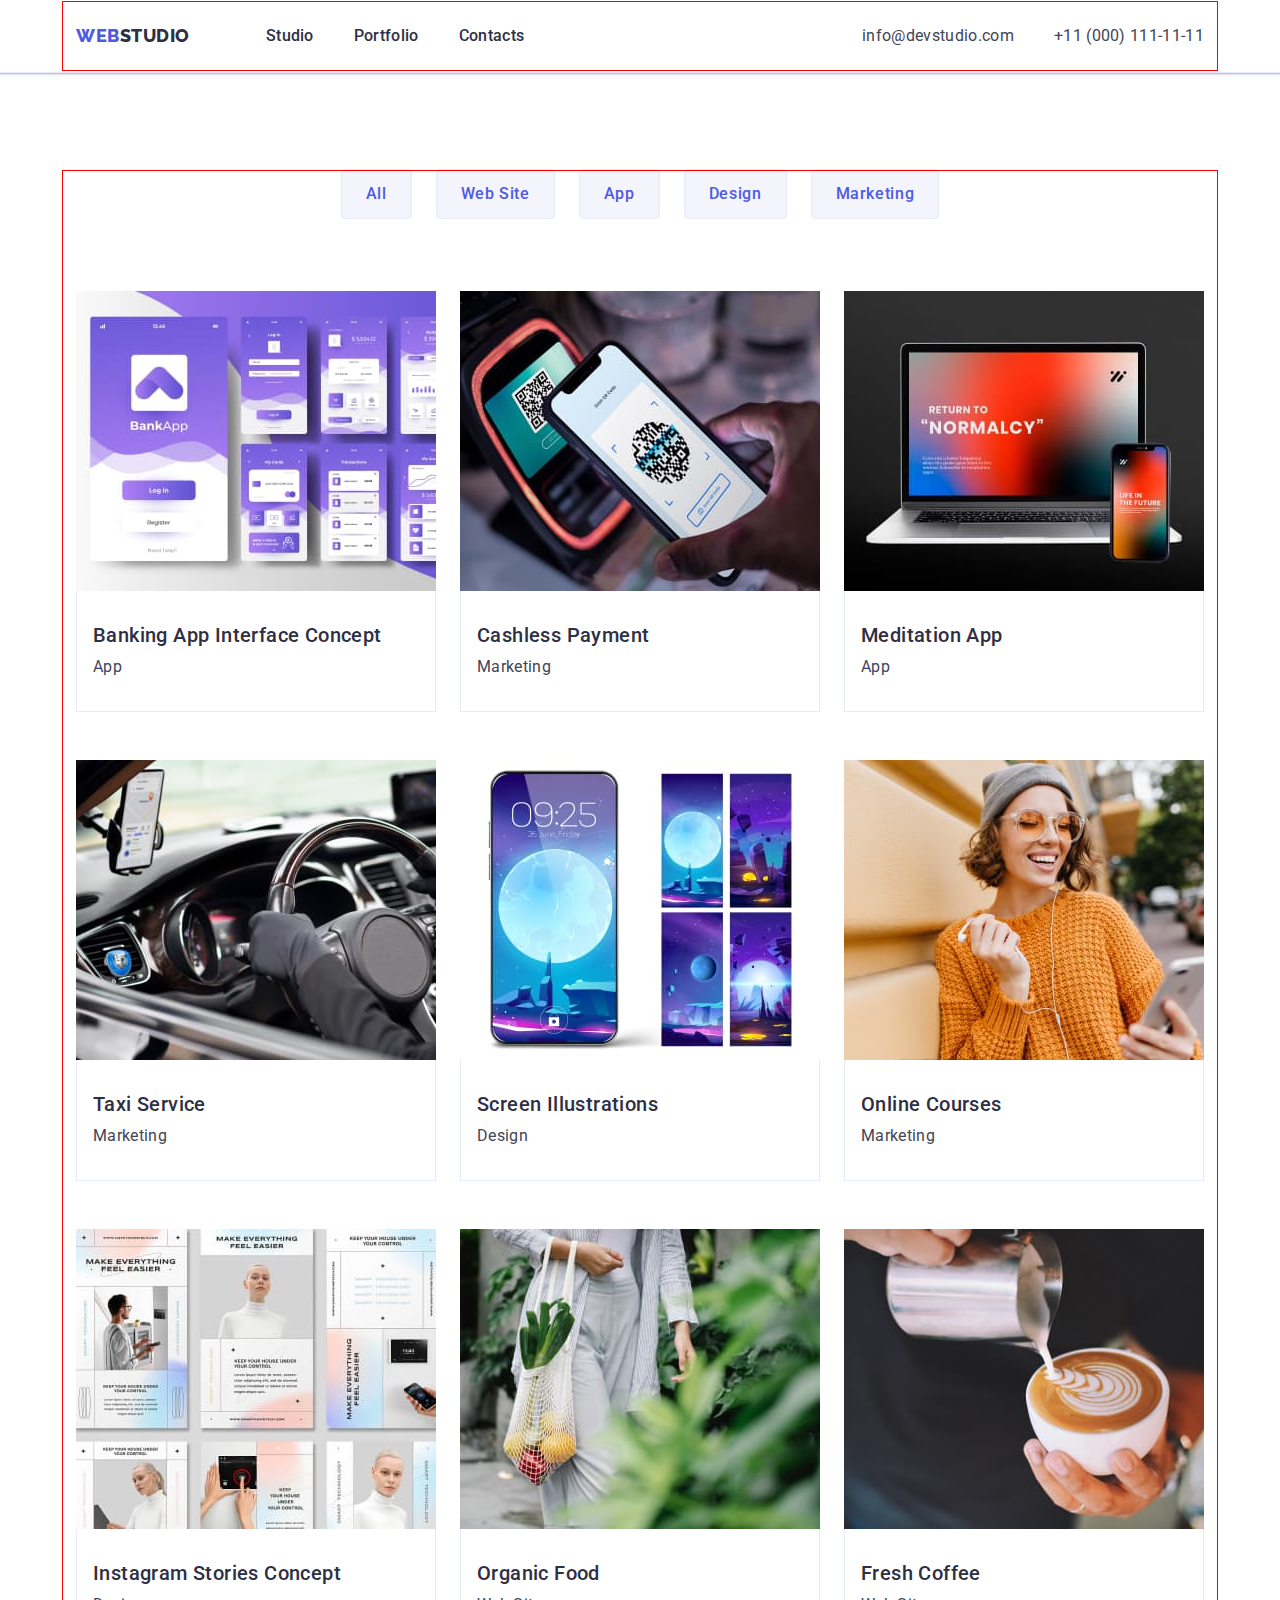
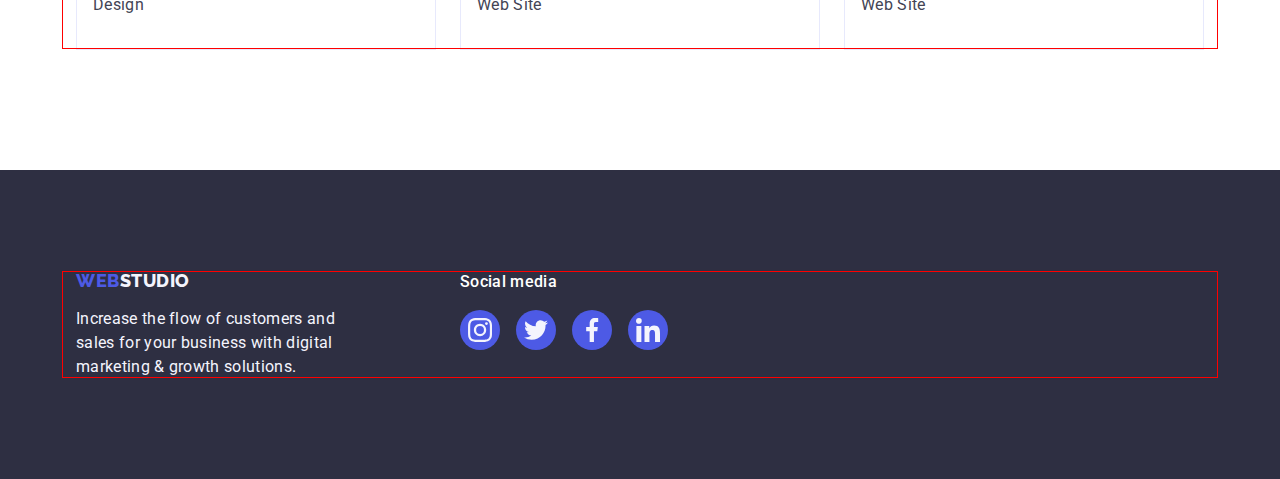
==== portfolio.html @ 1c3f2fa4 "adding .link-/display:block, -portfolio-link:hover/focus" ====
<!DOCTYPE html>
<html lang="en">
  <head>
    <meta charset="UTF-8" />
    <meta http-equiv="X-UA-Compatible" content="IE=edge" />
    <meta name="viewport" content="width=device-width, initial-scale=1.0" />
    <title>Portfolio</title>
    <!--Normalize-->
    <link
      rel="stylesheet"
      href="https://cdnjs.cloudflare.com/ajax/libs/modern-normalize/1.0.0/modern-normalize.min.css"
    />
    <!---Fonts-->
    <link rel="preconnect" href="https://fonts.googleapis.com" />
    <link rel="preconnect" href="https://fonts.gstatic.com" crossorigin />
    <link
      href="https://fonts.googleapis.com/css2?family=Raleway:wght@800&family=Roboto:wght@400;500;700;900&display=swap"
      rel="stylesheet"
    />
    <!--Custom styles-->
    <link rel="stylesheet" href="./css/styles.css" />
  </head>
  <body class="body-portf">
    <!--Header section-->
    <header class="header section">
      <div class="container main-nav">
        <nav class="header-nav">
          <a class="header-logo logo link" href="./index.html"
            >Web<span class="header-logo-color">Studio</span></a
          >
          <ul class="header-nav-list list">
            <li class="header-nav-item">
              <a class="header-nav-link link" href="./index.html">Studio</a>
            </li>
            <li class="header-nav-item">
              <a class="header-nav-link link" href="./portfolio.html"
                >Portfolio</a
              >
            </li>
            <li class="header-nav-item">
              <a class="header-nav-link link" href="">Contacts</a>
            </li>
          </ul>
        </nav>
        <address class="add">
          <ul class="header-list list">
            <li class="header-item">
              <a class="header-contact link" href="mailto:info@devstudio.com"
                >info@devstudio.com</a
              >
            </li>
            <li class="header-item">
              <a class="header-contact link" href="tel:+110001111111"
                >+11 (000) 111-11-11</a
              >
            </li>
          </ul>
        </address>
      </div>
    </header>
    <main>
      <!--Btn filter section-->
      <section class="portfolio section">
        <div class="container portfolio-section">
          <h1 class="visually-hidden">Portfolio</h1>
          <ul class="btn-list list">
            <li class="btn-list-item">
              <button class="btn-item" type="button">All</button>
            </li>
            <li class="btn-list-item">
              <button class="btn-item" type="button">Web Site</button>
            </li>
            <li class="btn-list-item">
              <button class="btn-item" type="button">App</button>
            </li>
            <li class="btn-list-item">
              <button class="btn-item" type="button">Design</button>
            </li>
            <li class="btn-list-item">
              <button class="btn-item" type="button">Marketing</button>
            </li>
          </ul>
          <ul class="img-list list card-set">
            <li class="img-item card-set-item">
              <a class="portfolio-link link" href="">
                <img
                  class="img-img"
                  src="./images/portfolio/img-01.jpg"
                  alt="banking app items"
                  width="360"
                />
                <div class="img-card">
                  <h2 class="img-title">Banking App Interface Concept</h2>
                  <p class="img-undertitle">App</p>
                </div>
              </a>
            </li>
            <li class="img-item card-set-item">
              <a class="portfolio-link link" href="">
                <img
                  class="img-img"
                  src="./images/portfolio/img-02.jpg"
                  alt="QRcode on the phone screen"
                  width="360"
                />
                <div class="img-card">
                  <h2 class="img-title">Cashless Payment</h2>
                  <p class="img-undertitle">Marketing</p>
                </div>
              </a>
            </li>
            <li class="img-item card-set-item">
              <a class="portfolio-link link" href="">
                <img
                  class="img-img"
                  src="./images/portfolio/img-03.jpg"
                  alt="opened app on laptop and phone"
                  width="360"
                />
                <div class="img-card">
                  <h2 class="img-title">Meditation App</h2>
                  <p class="img-undertitle">App</p>
                </div>
              </a>
            </li>
            <li class="img-item card-set-item">
              <a class="portfolio-link link" href="">
                <img
                  class="img-img"
                  src="./images/portfolio/img-04.jpg"
                  alt="phone iside car"
                  width="360"
                />
                <div class="img-card">
                  <h2 class="img-title">Taxi Service</h2>
                  <p class="img-undertitle">Marketing</p>
                </div>
              </a>
            </li>
            <li class="img-item card-set-item">
              <a class="portfolio-link link" href="">
                <img
                  class="img-img"
                  src="./images/portfolio/img-05.jpg"
                  alt="phone desctops"
                  width="360"
                />
                <div class="img-card">
                  <h2 class="img-title">Screen Illustrations</h2>
                  <p class="img-undertitle">Design</p>
                </div>
              </a>
            </li>
            <li class="img-item card-set-item">
              <a class="portfolio-link link" href="">
                <img
                  class="img-img"
                  src="./images/portfolio/img-06.jpg"
                  alt="the girl looks at the phone"
                  width="360"
                />
                <div class="img-card">
                  <h2 class="img-title">Online Courses</h2>
                  <p class="img-undertitle">Marketing</p>
                </div>
              </a>
            </li>
            <li class="img-item card-set-item">
              <a class="portfolio-link link" href="">
                <img
                  class="img-img"
                  src="./images/portfolio/img-07.jpg"
                  alt="opened stories"
                  width="360"
                />
                <div class="img-card">
                  <h2 class="img-title">Instagram Stories Concept</h2>
                  <p class="img-undertitle">Design</p>
                </div>
              </a>
            </li>
            <li class="img-item card-set-item">
              <a class="portfolio-link link" href="">
                <img
                  class="img-img"
                  src="./images/portfolio/img-08.jpg"
                  alt="the girl whith net of vegetables"
                  width="360"
                />
                <div class="img-card">
                  <h2 class="img-title">Organic Food</h2>
                  <p class="img-undertitle">Web Site</p>
                </div>
              </a>
            </li>
            <li class="img-item card-set-item">
              <a class="portfolio-link link" href="">
                <img
                  class="img-img"
                  src="./images/portfolio/img-09.jpg"
                  alt="a cup of coffee"
                  width="360"
                />
                <div class="img-card">
                  <h2 class="img-title">Fresh Coffee</h2>
                  <p class="img-undertitle">Web Site</p>
                </div>
              </a>
            </li>
          </ul>
        </div>
      </section>
    </main>
    <!--Footer section-->
    <footer class="footer section">
      <div class="container">
        <ul class="footer-list list">
          <li class="footer-item">
        <a class="footer-logo logo link" href="./index.html"
          >Web<span class="footer-logo-color">Studio</span></a
        >
        <p class="footer-description">
          Increase the flow of customers and sales for your business with
          digital marketing & growth solutions.
        </p>
      </li>
    <li class="footer-item-socials">
      <h2 class="footer-title">Social media</h2>
      <ul class="footer-socials-list list">
        <li class="socials-item list"><a class="footer-socials-link link" href="https://instagram.com" target="_blank" rel="noopener noreferrer" aria-label="Instagram icon">
          <svg class="socials-icon" width="24px" height="24px">
            <use href="./images/sprite.svg#icon-instagram"></use>
          </svg>
        </a></li>
        <li class="socials-item list"><a class="footer-socials-link link" href="https://twitter.com" target="_blank" rel="noopener noreferrer" aria-label="Twitter icon">
          <svg class="socials-icon" width="24px" height="24px">
            <use href="./images/sprite.svg#icon-twitter"></use>
        </svg>
      </a></li>
        <li class="socials-item list"><a class="footer-socials-link link" href="https://facebook.com" target="_blank" rel="noopener noreferrer" aria-label="Facebook icon">
          <svg class="socials-icon" width="24px" height="24px">
            <use href="./images/sprite.svg#icon-facebook"></use>
          </svg>
        </a></li>
        <li class="socials-item list"><a class="footer-socials-link link" href="https://linkedIn.com" target="_blank" rel="noopener noreferrer" aria-label="LinkedIn icon">
          <svg class="socials-icon" width="24px" height="24px">
            <use href="./images/sprite.svg#icon-linkedin"></use>
          </svg>
        </a></li>
      </ul>
    </li>
      </ul>
      </div>
    </footer>
  </body>
</html>
---- css/styles.css ----
:root {
  /* Fonts */
  --primary-font: Roboto, sans-serif;
  --secondary-font: Raleway, sans-serif;

  /* Text colors */
  --iris: #4d5ae5;
  --ocean: #404bbf;
  --navy-blue: #2e2f42;
  --green: #31d0aa;
  --slate: #434455;
  --light-slate: #8e8f99;
  --cornflower: #e7e9fc;
  --cloud: #f4f4fd;
  --navy-blue-modal: #2e2f42;
  --grey: #2e2f42;
  --white: #ffffff;
  --dairy: #fcfcfc;
  --btncolor: #e7e9fc;

  /* Others*/
  --indent: 24px;
  --items: 3;

  /* Background colors */
  --navy-blue: #2e2f42;
}

/* Base styles */
.body {
  font-family: var(--primary-font);
  color: var(--slate);
  background-color: var(--white);
}

.logo {
  font-family: Raleway, sans-serif;
  font-weight: 800;
  font-size: 18px;
  line-height: 1.17;
  letter-spacing: 0.03em;
  text-transform: uppercase;
  color: var(--iris);
}
.header-logo-color {
  color: var(--navy-blue);
}

/* Reset start */
.list {
  list-style: none;
  padding: 0px;
  margin: 0px;
}

.link {
  text-decoration: none;
}

/* Reset end */

.container {
  width: 1158px;
  margin-left: auto;
  margin-right: auto;
  padding-right: 15px;
  padding-left: 15px;
  align-items: center;

  outline: 1px solid red;
  outline-offset: -2px;
}
.visually-hidden {
  position: absolute;
  width: 1px;
  height: 1px;
  margin: -1px;
  border: 0;
  padding: 0;

  white-space: nowrap;
  clip-path: inset(100%);
  clip: rect(0 0 0 0);
  overflow: hidden;
}

h1,
h2,
h3,
h4,
h5,
p {
  margin: 0;
}

img {
  display: block;
}

button {
  font-family: inherit;
  color: currentColor;
  cursor: pointer;
}
/* Card Set */
.card-set {
  display: flex;
  flex-wrap: wrap;
  gap: var(--indent);
}
.card-set-item {
  width: calc((100% - var(--indent) * (var(--items) - 1)) / var(--items));
}
/* Header styles/indexHTML*/

.main-nav {
  display: flex;
  align-items: center;
}

.header {
  border-bottom: 1px solid #e7e9fc;
  background-color: var(--white);
  box-shadow: 0px 2px 1px rgba(46, 47, 66, 0.08), 0px 1px 1px rgba(46, 47, 66, 0.16), 0px 1px 6px rgba(46, 47, 66, 0.08);
}
.header-nav {
  display: flex;
  align-items: center;
}
.header-logo {
  margin-right: 76px;
  padding: 24px 0px;
  font-family: Raleway, sans-serif;
  font-weight: 800;
  font-size: 18px;
  line-height: 1.17;
  letter-spacing: 0.03em;
  text-transform: uppercase;
  color: var(--iris);
}

.header-nav-list {
  display: flex;
}

.header-nav-item:not(:last-child) {
  margin-right: 40px;
}

.header-nav-link {
  display: block;
  /* <added for better HOVERing */
  padding: 24px 0px;
  /* added for better HOVERing> */
  font-weight: 500;
  line-height: 1.5;
  letter-spacing: 0.02em;
  color: var(--navy-blue);
}

.header-nav-link:hover,
.header-nav-link:focus {
  color: var(--ocean);
}
.add {
  font-style: normal;
  margin-left: auto;
}
.header-list {
  display: flex;
  align-items: center;
}
.header-item:not(:last-child) {
  margin-right: 40px;
}
.header-contact {
  display: block;
  /* <added for better HOVERing */
  padding: 24px 0px;
  /* added for better HOVERing> */
  color: var(--slate);
  line-height: 1.5;
  letter-spacing: 0.02em;
}
.header-contact:hover,
.header-contact:focus {
  color: var(--ocean);
}

/* Portfolio styles*/
.img-list {
  --items: 3;
}
/* Body styles */

.hero {
  background-color: var(--navy-blue);
  background-image: linear-gradient(rgba(46, 47, 66, 0.7), rgba(46, 47, 66, 0.7)), url("../images/hero-background/people-office.jpg");
  background-repeat: no-repeat;
  background-position: center;
  background-size: cover;
  margin-left: auto;
  margin-right: auto;
  padding: 188px 0px;
  max-width: 1440px;
  min-height: 600px;
}

.hero-section {
  text-align: center;
}

.hero-title {
  max-width: 496px;
  margin-bottom: 48px;
  margin-right: auto;
  margin-left: auto;
  font-size: 56px;
  line-height: 1.07;
  text-align: center;
  letter-spacing: 0.02em;
  color: var(--white);
}
.hero-btn {
  display: block;
  margin: auto;
  min-width: 169px;
  height: 56px;
  padding: 16px 32px;
  color: var(--white);
  background-color: var(--iris);
  box-shadow: 0px 4px 4px rgba(0, 0, 0, 0.15);
  border-radius: 4px;
  font-family: Roboto, sans-serif;
  font-style: normal;
  font-weight: 500;
  font-size: 16px;
  line-height: 1.5;
  letter-spacing: 0.04em;
  cursor: pointer;
  border: none;
}
.hero-btn:hover,
.hero-btn:focus {
  background-color: var(--ocean);
}
.strenghts {
  padding: 120px 0px;
}
.strenghts-list {
  display: flex;
}
.strenghts-item {
  width: 264px;
  height: 112px;
}
.strenghts-item:not(:last-child) {
  margin-right: 24px;
}
.strenghts-icon {
    display: block;
    margin-left: auto;
    margin-right: auto;
    margin-bottom: 24px;
}
.strenghts-title {
  margin-bottom: 8px;
  font-weight: 500;
  font-size: 20px;
  line-height: 1.2;
  letter-spacing: 0.02em;
  color: var(--navy-blue);
}
.undertitle {
  line-height: 1.5;
  letter-spacing: 0.02em;
  color: var(--slate);
}
.whatarewedoing {
  padding-bottom: 120px;
}
.whatarewedoing-title {
  margin: 0px auto 72px;
  font-size: 36px;
  line-height: 1.11;
  text-align: center;
  letter-spacing: 0.02em;
  text-transform: capitalize;
  color: var(--navy-blue);
}
.whatarewedoing-list {
  display: flex;
}
.whatarewedoing-item:not(:last-child) {
  margin-right: 24px;
}
.ourteam {
  padding: 120px 0px;
  background-color: var(--cloud);
}
.ourteam-title {
  margin-bottom: 72px;
  font-size: 36px;
  line-height: 1.11;
  text-align: center;
  letter-spacing: 0.02em;
  text-transform: capitalize;
  color: var(--navy-blue);
}
.ourteam-list {
  display: flex;
}
.ourteam-item {
  box-shadow: 0px 1px 6px rgba(46, 47, 66, 0.08),
    0px 1px 1px rgba(46, 47, 66, 0.16), 0px 2px 1px rgba(46, 47, 66, 0.08);
  border-radius: 0px 0px 4px 4px;
  background-color: var(--white);
}
.ourteam-item:not(:last-child) {
  margin-right: 24px;
}

.ourteam-img {
  width: 264px;
}
.team-card {
  width: 264px;
  text-align: center;
  padding: 32px 16px;
  border-radius: 0px 0px 4px 4px;
}

.team-title {
  margin-bottom: 8px;
  font-weight: 500;
  font-size: 20px;
  line-height: 1.2;
  letter-spacing: 0.02em;
  color: var(--navy-blue);
}
.team-position {
  margin-bottom: 8px;
  font-size: 16px;
  line-height: 1.5;
  letter-spacing: 0.02em;
  color: var(--slate);
}
.customers {
  padding-bottom: 120px;
}
.customers-title {
  margin: 0px auto 72px;
  font-size: 36px;
  line-height: 1.11;
  text-align: center;
  letter-spacing: 0.02em;
  text-transform: capitalize;
  color: var(--navy-blue);
}
.customers-list {
  display: flex;
  justify-content: center;
  gap: 24px;
}
.customers-item {
  display: flex;
  justify-content: center;
  align-items: center;
  border: 1px solid var(--light-slate);
  border-radius: 4px;
}
.customers-item:hover,
.customers-item:focus {
  border: 1px solid var(--ocean);
}
.customers-link {
  display: flex;
  justify-content: center;
  align-items: center;
  width: 168px;
  height: 88px;
}
.customers-icon {
  fill: var(--light-slate);
}
.customers-icon:hover,
.customers-icon:focus {
  fill: var(--ocean);
}
.socials {
  display: flex;
  justify-content: center;
  padding: 0px;
  gap: 24px;
}
.socials-link {
  display: flex;
  justify-content: center;
  align-items: center;
  width: 40px;
  height: 40px;
  background-color: var(--iris);
  border-radius: 50%;
}
.socials-link:hover,
.socials-link:focus {
  background-color: var(--ocean);
}
.socials-icon {
  fill: var(--cloud);
}
/* Footer styles */

.footer {
  padding: 100px 0px;
  background-color: var(--navy-blue);
}

.footer-list {
  display: flex;
}
.footer-socials-list {
  display: flex;
  gap: 16px;
}
.footer-socials-link {
  display: flex;
  justify-content: center;
  align-items: center;
  width: 40px;
  height: 40px;
  background-color: var(--iris);
  border-radius: 50%;
}
.footer-socials-link:hover,
.gooter-socials-link:focus {
  background-color: var(--green);
}
  

.footer-item-socials {
  margin-left: 120px;
}
.footer-logo {
  display: inline-block;
  margin-bottom: 16px;
  font-family: Raleway, sans-serif;
  font-weight: 800;
  font-size: 18px;
  line-height: 1.17;
  letter-spacing: 0.03em;
  text-transform: uppercase;
  color: var(--iris);
}
.footer-logo-color {
  color: var(--cloud);
}
.footer-description {
  width: 264px;
  color: var(--cloud);
  font-size: 16px;
  line-height: 1.5;
  letter-spacing: 0.02em;
}
.footer-title {
margin-bottom: 16px;
font-family: 'Roboto';
font-style: normal;
font-weight: 500;
font-size: 16px;
line-height: 1.5;
letter-spacing: 0.02em;
color: var(--white);
}

/* Portfolio */

.body-portf {
  font-family: "Roboto", sans-serif;
  color: var(--slate);
  background-color: var(--white);
}
.portfolio {
  padding-top: 96px;
  padding-bottom: 120px;
}
.btn-list {
  display: flex;
  justify-content: center;
  margin-bottom: 72px;
}
.btn-item {
  padding: 12px 24px;
  font-family: Roboto, sans-serif;
  font-weight: 500;
  font-size: 16px;
  line-height: 1.5;
  letter-spacing: 0.04em;
  color: var(--iris);
  background-color: var(--cloud);
  cursor: pointer;
  border: 1px solid var(--btncolor);
  border-radius: 4px;
}
.btn-item:focus,
.btn-item:hover {
  border: 1px solid transparent;
  color: var(--white);
  background-color: var(--ocean);
  box-shadow: 0px 3px 1px rgba(0, 0, 0, 0.1), 0px 2px 1px rgba(0, 0, 0, 0.08), 0px 2px 2px rgba(0, 0, 0, 0.12);
  
}
.btn-list-item {
  border-radius: 4px;
}
.btn-list-item:not(:last-child) {
  margin-right: 24px;
}
.img-list {
  display: flex;
  flex-wrap: wrap;
  row-gap: 48px;
  column-gap: 24px;
}
.img-item {
  width: 360px;
}
.portfolio-link:hover,
.portfolio-link:focus {
  box-shadow: 0px 1px 6px rgba(46, 47, 66, 0.08), 0px 1px 1px rgba(46, 47, 66, 0.16), 0px 2px 1px rgba(46, 47, 66, 0.08); 
}
.img-card {
  padding: 32px 16px;
  padding-left: 16px;
  border-right: 1px solid #e7e9fc;
  border-bottom: 1px solid #e7e9fc;
  border-left: 1px solid #e7e9fc;
}
.img-title {
  margin-bottom: 8px;
  font-weight: 500;
  font-size: 20px;
  line-height: 1.2;
  letter-spacing: 0.02em;
  color: var(--navy-blue);
}
.img-undertitle {
  font-size: 16px;
  line-height: 1.5;
  letter-spacing: 0.02em;
  color: var(--slate);
}
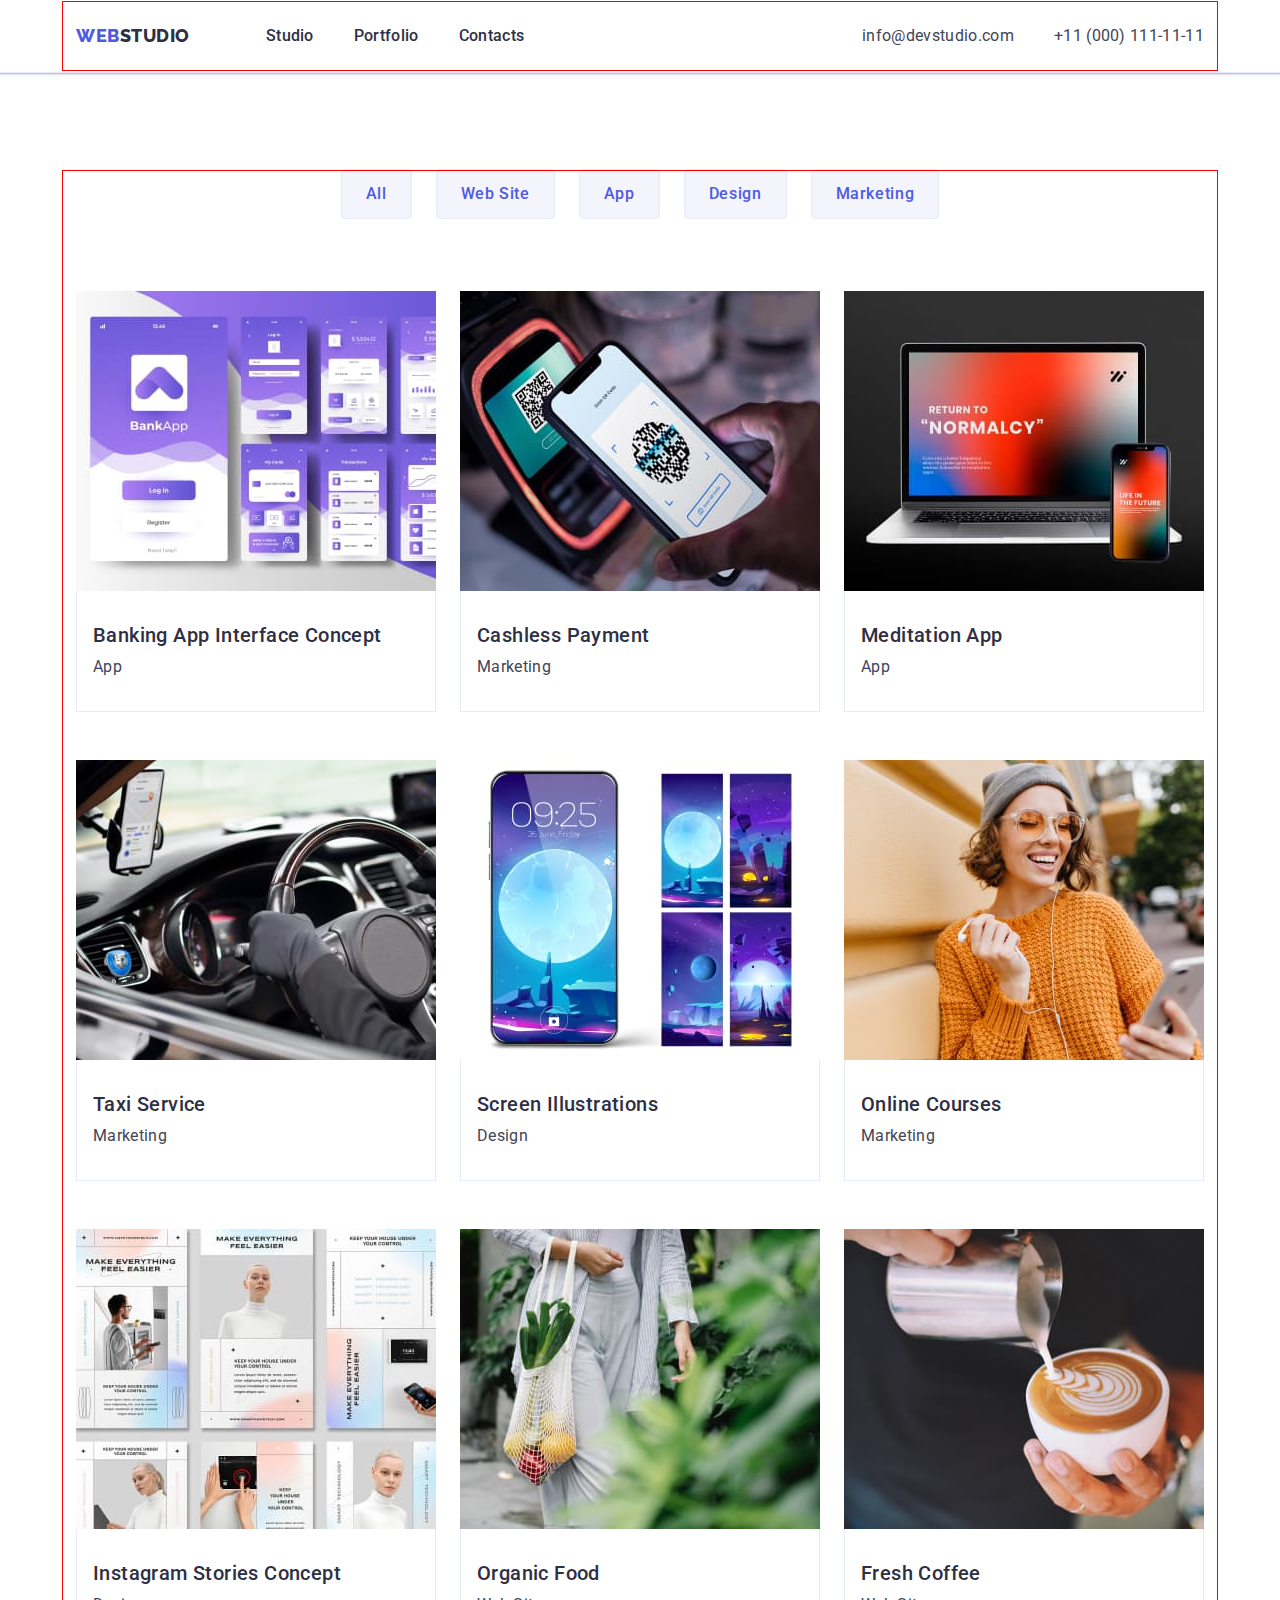
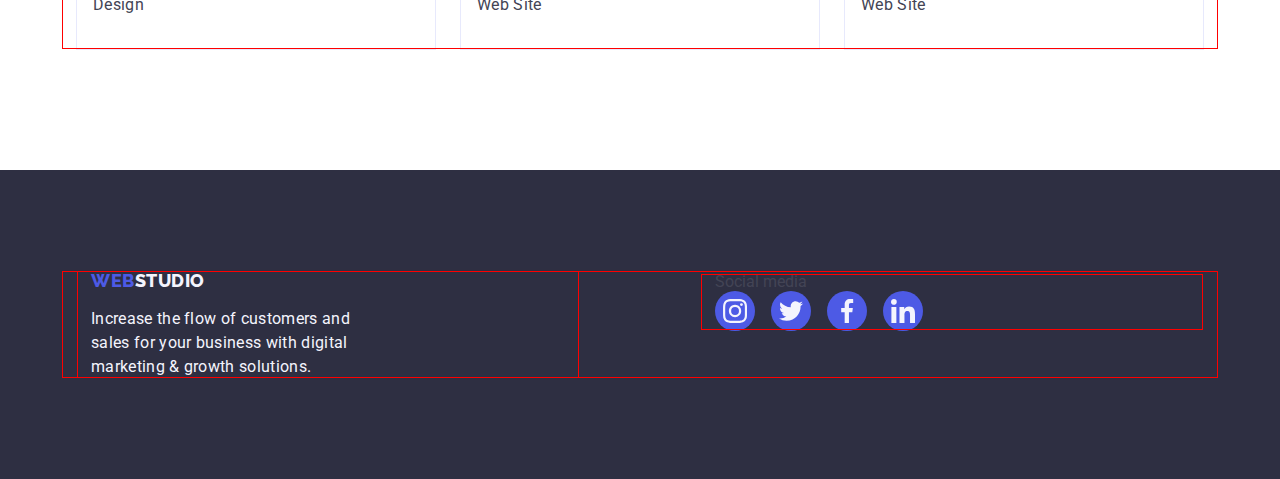
==== commit 2c4debf4: "fixing portfolio footer" ====
--- a/portfolio.html
+++ b/portfolio.html
@@ -213,9 +213,10 @@
     </main>
     <!--Footer section-->
     <footer class="footer section">
-      <div class="container">
-        <ul class="footer-list list">
-          <li class="footer-item">
+      <div class="container footer-container">
+        <!--<ul class="footer-list list">
+          <li class="footer-item">-->
+            <div class="container footer-logo-container">
         <a class="footer-logo logo link" href="./index.html"
           >Web<span class="footer-logo-color">Studio</span></a
         >
@@ -223,30 +224,40 @@
           Increase the flow of customers and sales for your business with
           digital marketing & growth solutions.
         </p>
+      <!--</li>-->
+    <!--<li class="footer-item-socials">-->
+    </div>
+    <div class="container footer-socials-container">
+      <p lass="footer-title">Social media</p>
+      <ul class="footer-socials-list list">
+        <li class="footer-socials-item list">
+          <a class="footer-socials-link link" href="https://instagram.com" target="_blank" rel="noopener noreferrer" aria-label="Instagram icon">
+          <svg class="footer-socials-icon" width="24px" height="24px">
+            <use href="./images/icons.svg#icon-instagram"></use>
+          </svg>
+        </a>
       </li>
-    <li class="footer-item-socials">
-      <h2 class="footer-title">Social media</h2>
-      <ul class="footer-socials-list list">
-        <li class="socials-item list"><a class="footer-socials-link link" href="https://instagram.com" target="_blank" rel="noopener noreferrer" aria-label="Instagram icon">
-          <svg class="socials-icon" width="24px" height="24px">
-            <use href="./images/sprite.svg#icon-instagram"></use>
+        <li class="footer-socials-item list">
+          <a class="footer-socials-link link" href="https://twitter.com" target="_blank" rel="noopener noreferrer" aria-label="Twitter icon">
+          <svg class="footer-socials-icon" width="24px" height="24px">
+            <use href="./images/icons.svg#icon-twitter"></use>
+        </svg>
+      </a>
+    </li>
+        <li class="footer-socials-item list">
+          <a class="footer-socials-link link" href="https://facebook.com" target="_blank" rel="noopener noreferrer" aria-label="Facebook icon">
+          <svg class="footer-socials-icon" width="24px" height="24px">
+            <use href="./images/icons.svg#icon-facebook"></use>
           </svg>
-        </a></li>
-        <li class="socials-item list"><a class="footer-socials-link link" href="https://twitter.com" target="_blank" rel="noopener noreferrer" aria-label="Twitter icon">
-          <svg class="socials-icon" width="24px" height="24px">
-            <use href="./images/sprite.svg#icon-twitter"></use>
-        </svg>
-      </a></li>
-        <li class="socials-item list"><a class="footer-socials-link link" href="https://facebook.com" target="_blank" rel="noopener noreferrer" aria-label="Facebook icon">
-          <svg class="socials-icon" width="24px" height="24px">
-            <use href="./images/sprite.svg#icon-facebook"></use>
+        </a>
+      </li>
+        <li class="footer-socials-item list">
+          <a class="footer-socials-link link" href="https://linkedIn.com" target="_blank" rel="noopener noreferrer" aria-label="LinkedIn icon">
+          <svg class="footer-socials-icon" width="24px" height="24px">
+            <use href="./images/icons.svg#icon-linkedin"></use>
           </svg>
-        </a></li>
-        <li class="socials-item list"><a class="footer-socials-link link" href="https://linkedIn.com" target="_blank" rel="noopener noreferrer" aria-label="LinkedIn icon">
-          <svg class="socials-icon" width="24px" height="24px">
-            <use href="./images/sprite.svg#icon-linkedin"></use>
-          </svg>
-        </a></li>
+        </a>
+      </li>
       </ul>
     </li>
       </ul>
--- a/css/styles.css
+++ b/css/styles.css
@@ -98,6 +98,7 @@
 }
 
 button {
+  display: block;
   font-family: inherit;
   color: currentColor;
   cursor: pointer;
@@ -249,19 +250,28 @@
 }
 .strenghts-list {
   display: flex;
+  gap: 24px;
 }
 .strenghts-item {
   width: 264px;
   height: 112px;
-}
-.strenghts-item:not(:last-child) {
-  margin-right: 24px;
 }
 .strenghts-icon {
     display: block;
     margin-left: auto;
     margin-right: auto;
-    margin-bottom: 24px;
+    width: 64px;
+    height: 64px;
+}
+.strenghts-icon-container {
+  display: flex;/*bbbb*/
+  align-items: center;
+  justify-content: center;
+  width: 264px;
+  height: 112px;
+  background-color: var(--cloud);
+  border-radius: 4px;
+  margin-bottom: 8px;
 }
 .strenghts-title {
   margin-bottom: 8px;
@@ -326,7 +336,7 @@
 .team-card {
   width: 264px;
   text-align: center;
-  padding: 32px 16px;
+  padding: 32px 0px;
   border-radius: 0px 0px 4px 4px;
 }
 
@@ -346,12 +356,12 @@
   color: var(--slate);
 }
 .customers {
-  padding-bottom: 120px;
+  padding: 120px 0px;
 }
 .customers-title {
   margin: 0px auto 72px;
   font-size: 36px;
-  line-height: 1.11;
+  line-height: 1.1;
   text-align: center;
   letter-spacing: 0.02em;
   text-transform: capitalize;
@@ -365,7 +375,9 @@
 .customers-item {
   display: flex;
   justify-content: center;
-  align-items: center;
+  align-items : center;
+  width: calc((100% - 120px) / 6);
+  height: 88px;
   border: 1px solid var(--light-slate);
   border-radius: 4px;
 }
@@ -377,10 +389,19 @@
   display: flex;
   justify-content: center;
   align-items: center;
-  width: 168px;
-  height: 88px;
+  width: 100%;
+  height: 100%;
+  border: 1px solid var(--light-slate);
+  border-radius: 4px;
+}
+.customers-link:hover,
+.customers-link:focus {
+  border-color: var(--ocean);
+  color: var(--ocean);
 }
 .customers-icon {
+  width: 104px;
+  height: 56px;
   fill: var(--light-slate);
 }
 .customers-icon:hover,
@@ -392,6 +413,11 @@
   justify-content: center;
   padding: 0px;
   gap: 24px;
+}
+.team-socials-list {
+  display: flex;
+  gap: 24px;
+
 }
 .socials-link {
   display: flex;
@@ -406,7 +432,44 @@
 .socials-link:focus {
   background-color: var(--ocean);
 }
+.socials-item {
+  width: 40px; 
+  height: 40px;
+}
+.team-socials-list {
+  display: flex;
+  justify-content: center;
+  align-items: center;
+  margin-left: auto;
+  margin-right: auto;
+  padding: 0px;
+  gap: 24px;
+}
+.team-socials-item {
+  width: 40px;
+  height: 40px;
+}
+.team-socials-link {
+  display: flex;
+  justify-content: center;
+  align-items: center;
+  width: 100%;
+  height: 100%;
+  background-color: var(--iris);
+  border-radius: 50%;
+}
+.team-socials-link:hover,
+.team-socials-link:focus {
+  background-color: var(--ocean);
+}
+.team-socials-icon {
+  width: 16px;
+  height: 16px;
+  fill: var(--cloud);
+}
 .socials-icon {
+  width: 16px;
+  height: 16px;
   fill: var(--cloud);
 }
 /* Footer styles */
@@ -415,10 +478,20 @@
   padding: 100px 0px;
   background-color: var(--navy-blue);
 }
-
+.footer-container {
+  display: flex;
+  align-items: baseline
+}
+.footer-logo-container {
+  margin-right: 120px;
+}
 .footer-list {
   display: flex;
 }
+.footer-socials-item {
+  width: 40px; 
+  height: 40px;
+}
 .footer-socials-list {
   display: flex;
   gap: 16px;
@@ -427,16 +500,20 @@
   display: flex;
   justify-content: center;
   align-items: center;
-  width: 40px;
-  height: 40px;
+  width: 100%;
+  height: 100%;
   background-color: var(--iris);
   border-radius: 50%;
 }
 .footer-socials-link:hover,
-.gooter-socials-link:focus {
+.footer-socials-link:focus {
   background-color: var(--green);
 }
-  
+.footer-socials-icon {
+  width: 24px;
+  height: 24px;
+  fill: var(--cloud);
+}
 
 .footer-item-socials {
   margin-left: 120px;
@@ -463,6 +540,7 @@
   letter-spacing: 0.02em;
 }
 .footer-title {
+width: 96px;
 margin-bottom: 16px;
 font-family: 'Roboto';
 font-style: normal;
@@ -484,6 +562,9 @@
   padding-top: 96px;
   padding-bottom: 120px;
 }
+.portfolio-link {
+  display: block;
+}
 .btn-list {
   display: flex;
   justify-content: center;
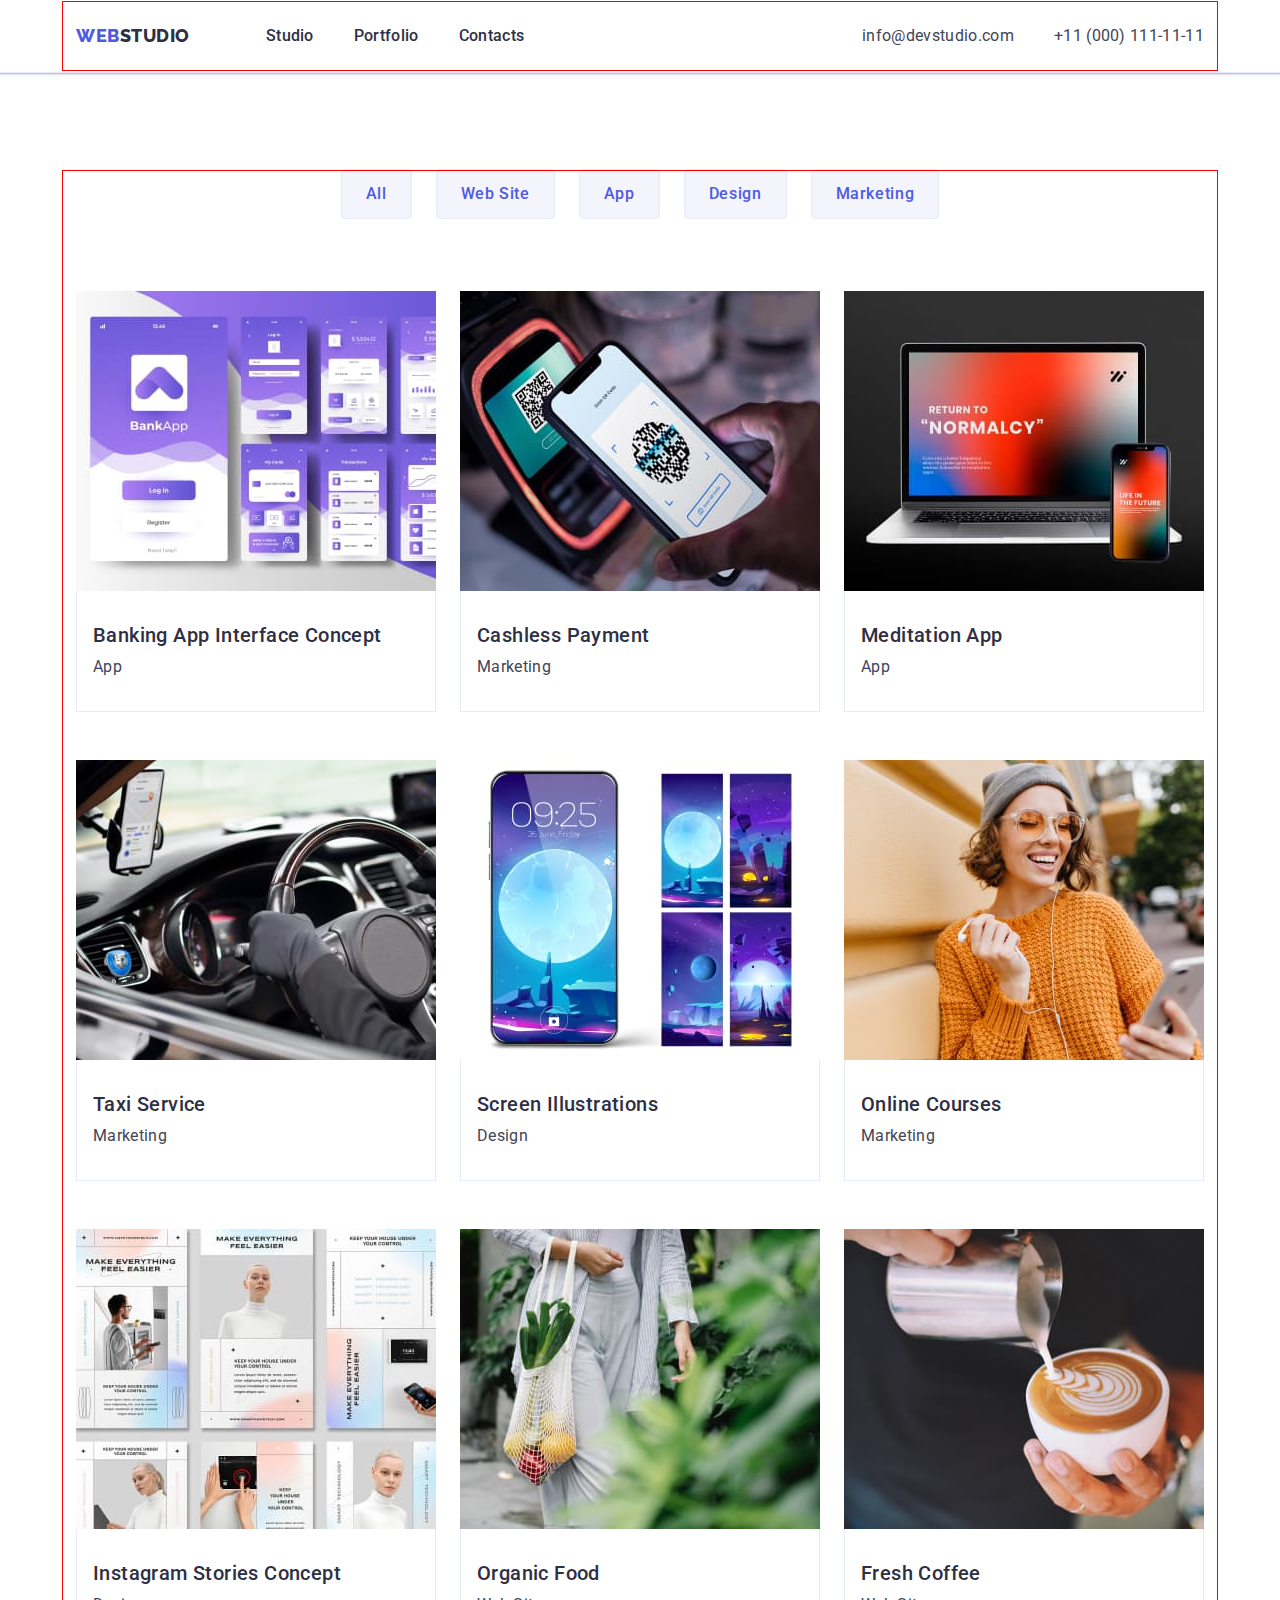
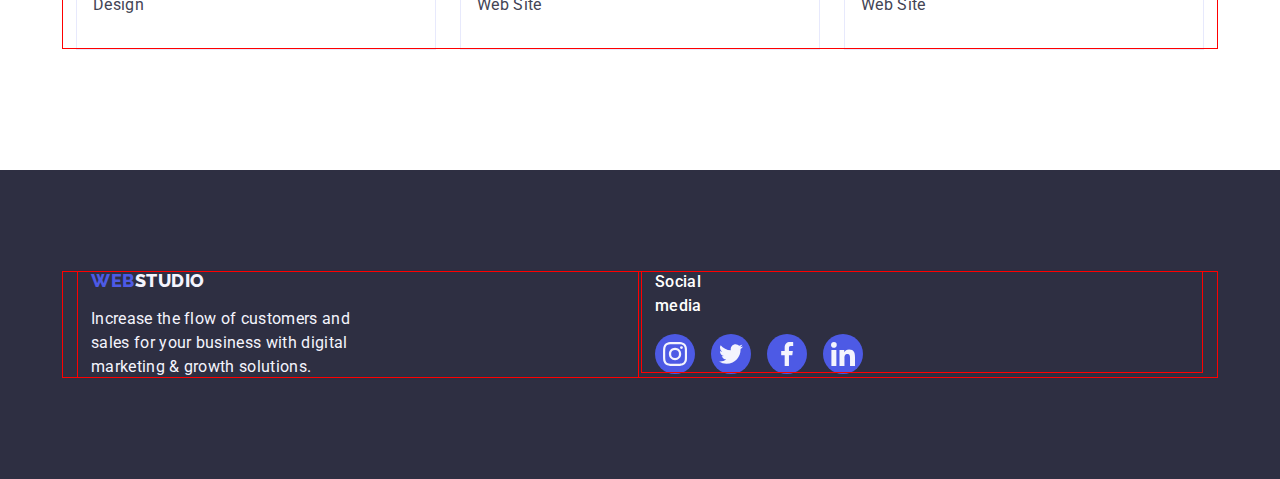
==== commit 424e0df8: "fixing validation" ====
--- a/portfolio.html
+++ b/portfolio.html
@@ -228,7 +228,7 @@
     <!--<li class="footer-item-socials">-->
     </div>
     <div class="container footer-socials-container">
-      <p lass="footer-title">Social media</p>
+      <p class="footer-title">Social media</p>
       <ul class="footer-socials-list list">
         <li class="footer-socials-item list">
           <a class="footer-socials-link link" href="https://instagram.com" target="_blank" rel="noopener noreferrer" aria-label="Instagram icon">
@@ -259,8 +259,6 @@
         </a>
       </li>
       </ul>
-    </li>
-      </ul>
       </div>
     </footer>
   </body>
--- a/css/styles.css
+++ b/css/styles.css
@@ -482,9 +482,6 @@
   display: flex;
   align-items: baseline
 }
-.footer-logo-container {
-  margin-right: 120px;
-}
 .footer-list {
   display: flex;
 }
@@ -540,15 +537,15 @@
   letter-spacing: 0.02em;
 }
 .footer-title {
-width: 96px;
-margin-bottom: 16px;
-font-family: 'Roboto';
-font-style: normal;
-font-weight: 500;
-font-size: 16px;
-line-height: 1.5;
-letter-spacing: 0.02em;
-color: var(--white);
+  width: 96px;
+  margin-bottom: 16px;
+  font-family: 'Roboto';
+  font-style: normal;
+  font-weight: 500;
+  font-size: 16px;
+  line-height: 1.5;
+  letter-spacing: 0.02em;
+  color: var(--white);
 }
 
 /* Portfolio */
@@ -558,6 +555,7 @@
   color: var(--slate);
   background-color: var(--white);
 }
+
 .portfolio {
   padding-top: 96px;
   padding-bottom: 120px;
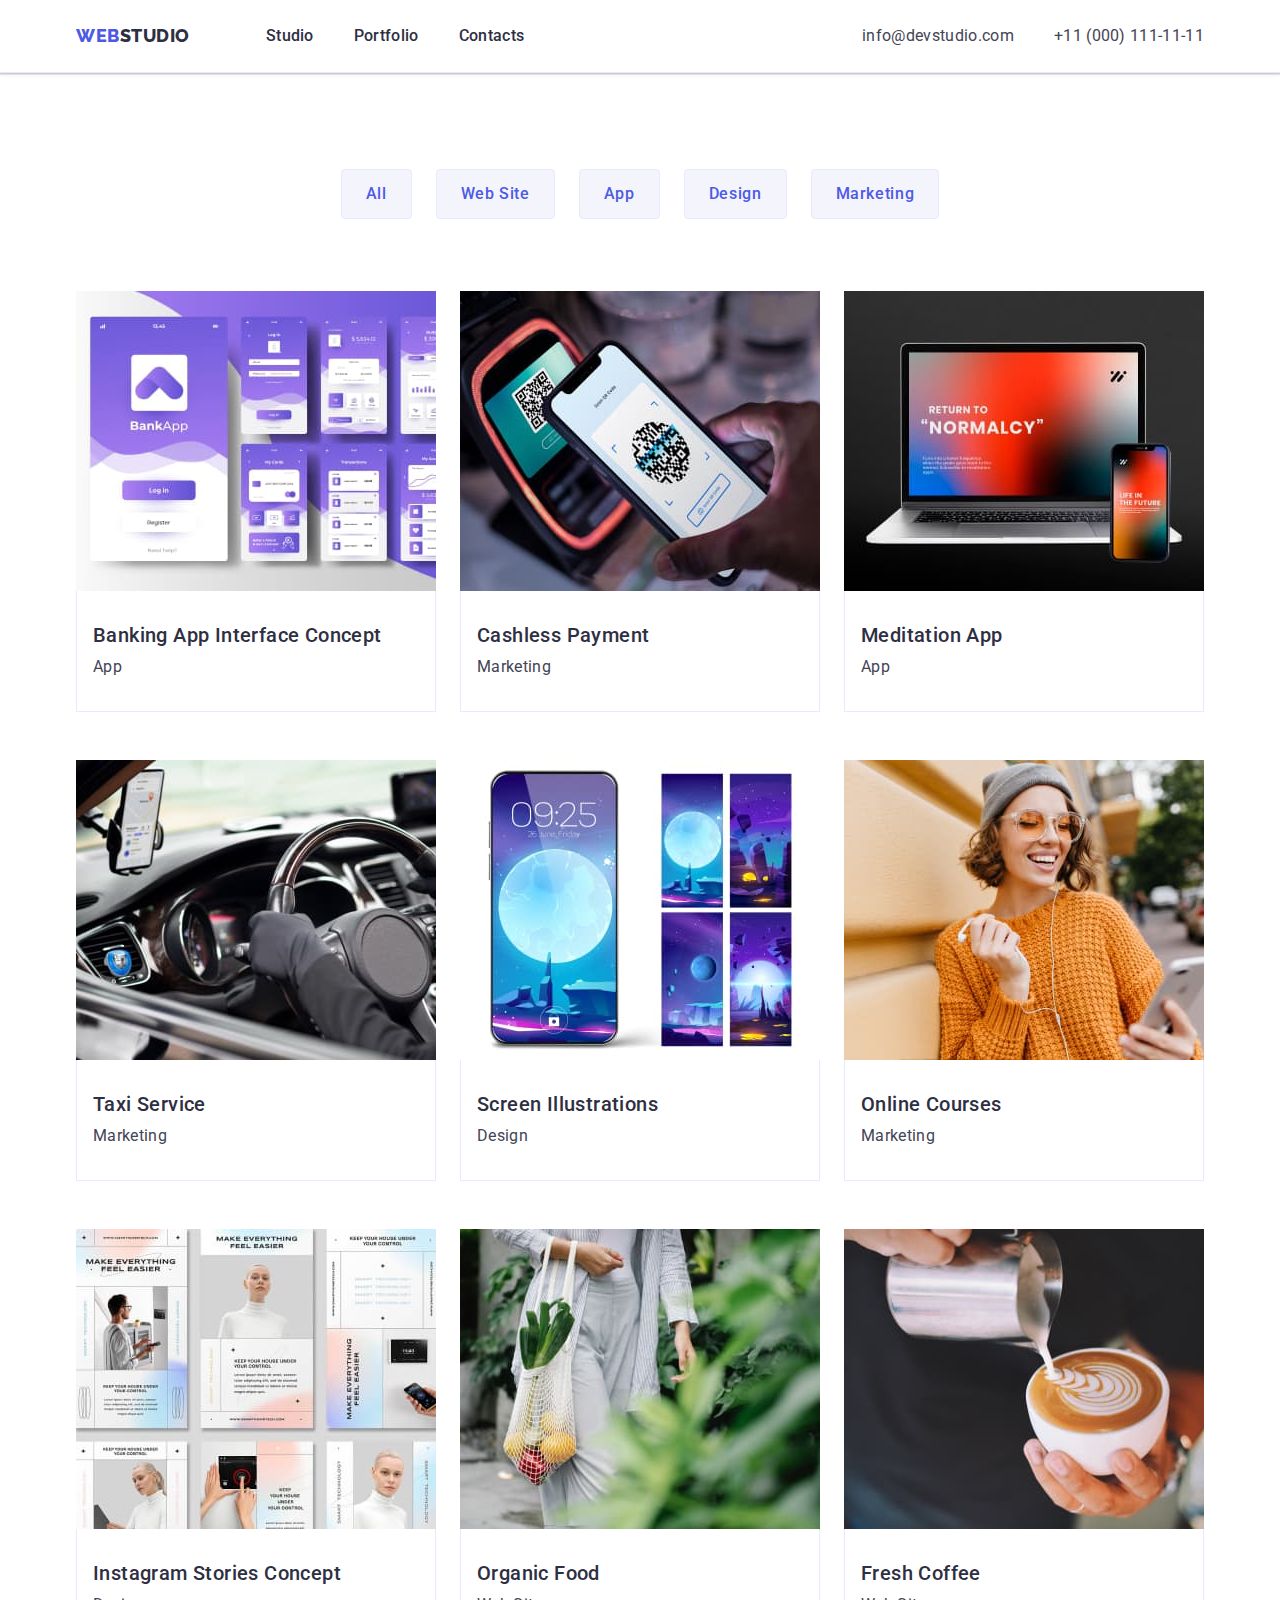
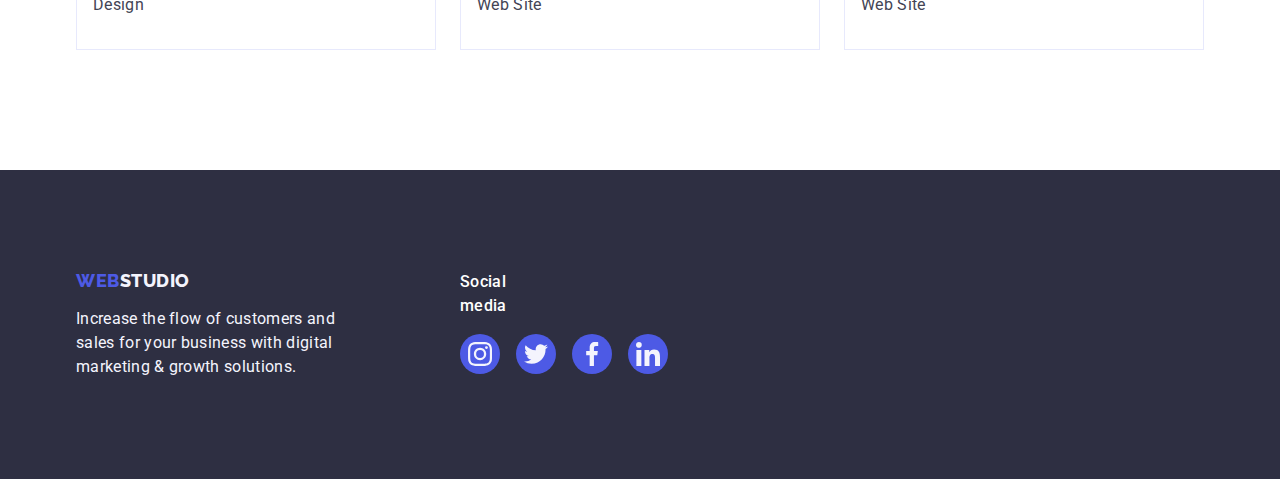
==== commit e1caa62f: "deleting developers borders" ====
--- a/portfolio.html
+++ b/portfolio.html
@@ -214,8 +214,6 @@
     <!--Footer section-->
     <footer class="footer section">
       <div class="container footer-container">
-        <!--<ul class="footer-list list">
-          <li class="footer-item">-->
             <div class="container footer-logo-container">
         <a class="footer-logo logo link" href="./index.html"
           >Web<span class="footer-logo-color">Studio</span></a
@@ -224,8 +222,6 @@
           Increase the flow of customers and sales for your business with
           digital marketing & growth solutions.
         </p>
-      <!--</li>-->
-    <!--<li class="footer-item-socials">-->
     </div>
     <div class="container footer-socials-container">
       <p class="footer-title">Social media</p>
@@ -260,6 +256,7 @@
       </li>
       </ul>
       </div>
+      </div>
     </footer>
   </body>
 </html>
--- a/css/styles.css
+++ b/css/styles.css
@@ -67,8 +67,8 @@
   padding-left: 15px;
   align-items: center;
 
-  outline: 1px solid red;
-  outline-offset: -2px;
+  /*outline: 1px solid red;
+  outline-offset: -2px;*/
 }
 .visually-hidden {
   position: absolute;
@@ -247,6 +247,7 @@
 }
 .strenghts {
   padding: 120px 0px;
+  margin-bottom: 120px;
 }
 .strenghts-list {
   display: flex;
@@ -264,7 +265,7 @@
     height: 64px;
 }
 .strenghts-icon-container {
-  display: flex;/*bbbb*/
+  display: flex;
   align-items: center;
   justify-content: center;
   width: 264px;
@@ -481,6 +482,11 @@
 .footer-container {
   display: flex;
   align-items: baseline
+}
+.footer-logo-container {
+  width: 279px;
+  padding-right: 0px;
+  padding-left: 0px;
 }
 .footer-list {
   display: flex;
@@ -536,6 +542,11 @@
   line-height: 1.5;
   letter-spacing: 0.02em;
 }
+.footer-socials-container {
+  margin-left: 120px;
+  padding-right: 0px;
+  padding-left: 0px;
+}
 .footer-title {
   width: 96px;
   margin-bottom: 16px;
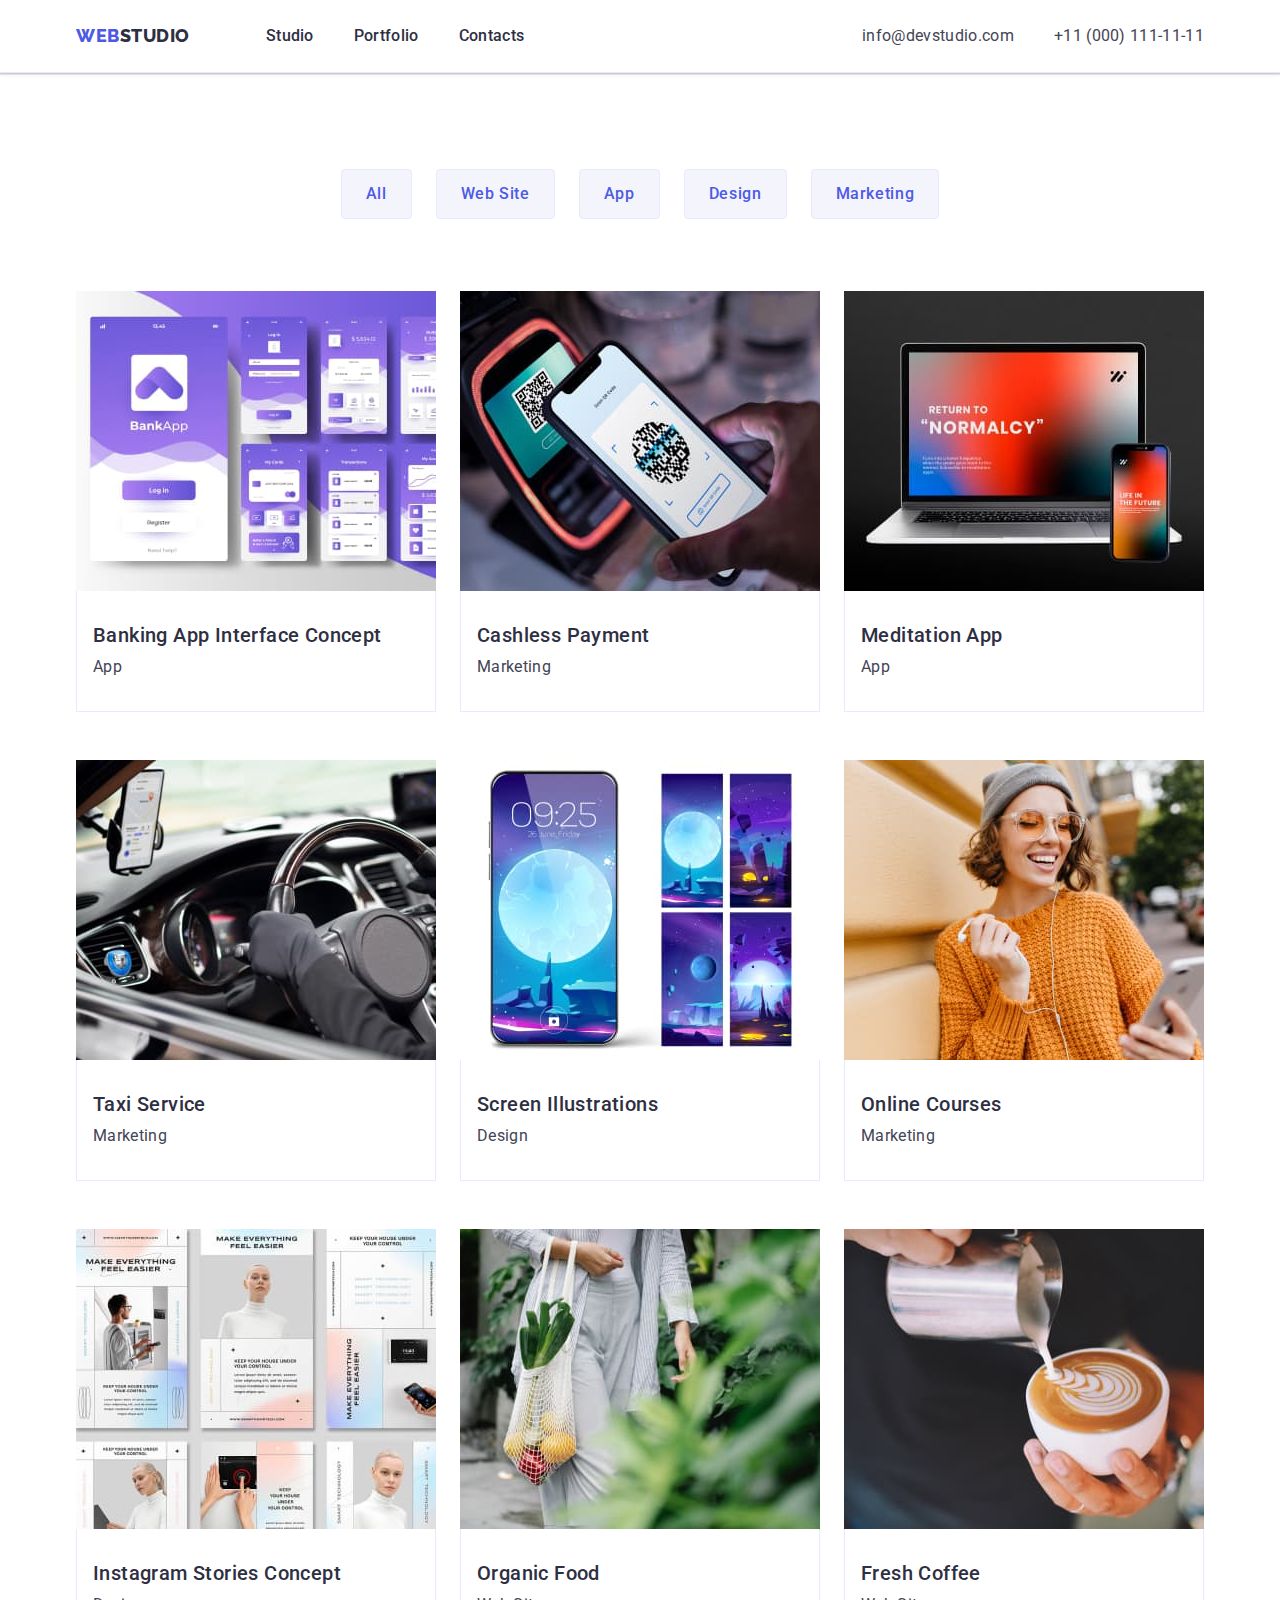
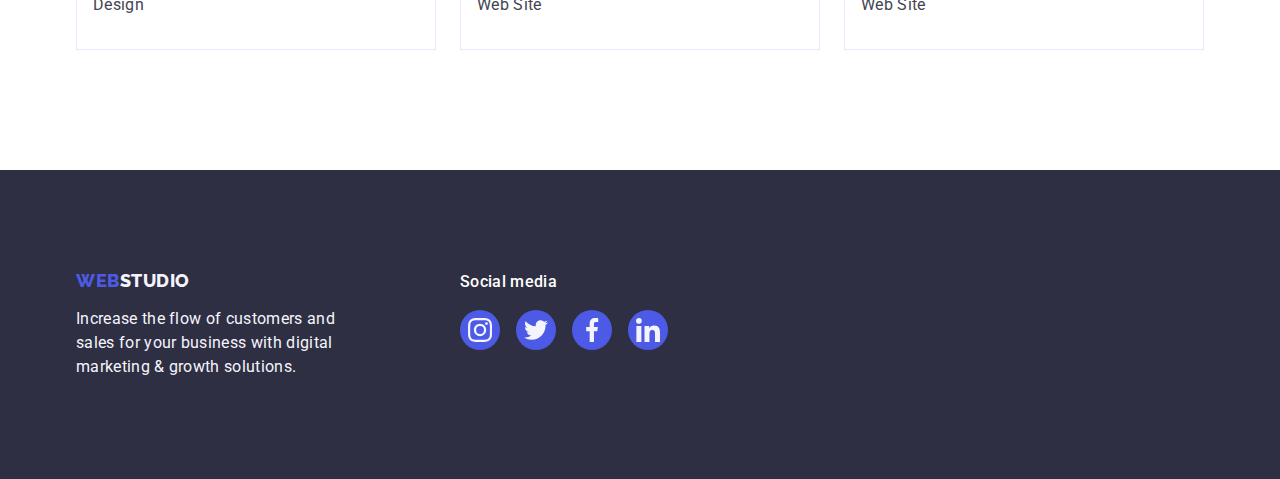
==== commit b3f8c16c: "finish fixing" ====
--- a/portfolio.html
+++ b/portfolio.html
@@ -214,7 +214,7 @@
     <!--Footer section-->
     <footer class="footer section">
       <div class="container footer-container">
-            <div class="container footer-logo-container">
+            <div class="footer-logo-container">
         <a class="footer-logo logo link" href="./index.html"
           >Web<span class="footer-logo-color">Studio</span></a
         >
@@ -223,33 +223,33 @@
           digital marketing & growth solutions.
         </p>
     </div>
-    <div class="container footer-socials-container">
+    <div class="footer-socials-container">
       <p class="footer-title">Social media</p>
       <ul class="footer-socials-list list">
         <li class="footer-socials-item list">
           <a class="footer-socials-link link" href="https://instagram.com" target="_blank" rel="noopener noreferrer" aria-label="Instagram icon">
-          <svg class="footer-socials-icon" width="24px" height="24px">
+          <svg class="footer-socials-icon" width="24" height="24">
             <use href="./images/icons.svg#icon-instagram"></use>
           </svg>
         </a>
       </li>
         <li class="footer-socials-item list">
           <a class="footer-socials-link link" href="https://twitter.com" target="_blank" rel="noopener noreferrer" aria-label="Twitter icon">
-          <svg class="footer-socials-icon" width="24px" height="24px">
+          <svg class="footer-socials-icon" width="24" height="24">
             <use href="./images/icons.svg#icon-twitter"></use>
         </svg>
       </a>
     </li>
         <li class="footer-socials-item list">
           <a class="footer-socials-link link" href="https://facebook.com" target="_blank" rel="noopener noreferrer" aria-label="Facebook icon">
-          <svg class="footer-socials-icon" width="24px" height="24px">
+          <svg class="footer-socials-icon" width="24" height="24">
             <use href="./images/icons.svg#icon-facebook"></use>
           </svg>
         </a>
       </li>
         <li class="footer-socials-item list">
           <a class="footer-socials-link link" href="https://linkedIn.com" target="_blank" rel="noopener noreferrer" aria-label="LinkedIn icon">
-          <svg class="footer-socials-icon" width="24px" height="24px">
+          <svg class="footer-socials-icon" width="24" height="24">
             <use href="./images/icons.svg#icon-linkedin"></use>
           </svg>
         </a>
--- a/css/styles.css
+++ b/css/styles.css
@@ -247,7 +247,6 @@
 }
 .strenghts {
   padding: 120px 0px;
-  margin-bottom: 120px;
 }
 .strenghts-list {
   display: flex;
@@ -255,20 +254,11 @@
 }
 .strenghts-item {
   width: 264px;
-  height: 112px;
-}
-.strenghts-icon {
-    display: block;
-    margin-left: auto;
-    margin-right: auto;
-    width: 64px;
-    height: 64px;
 }
 .strenghts-icon-container {
   display: flex;
   align-items: center;
   justify-content: center;
-  width: 264px;
   height: 112px;
   background-color: var(--cloud);
   border-radius: 4px;
@@ -379,12 +369,6 @@
   align-items : center;
   width: calc((100% - 120px) / 6);
   height: 88px;
-  border: 1px solid var(--light-slate);
-  border-radius: 4px;
-}
-.customers-item:hover,
-.customers-item:focus {
-  border: 1px solid var(--ocean);
 }
 .customers-link {
   display: flex;
@@ -394,6 +378,7 @@
   height: 100%;
   border: 1px solid var(--light-slate);
   border-radius: 4px;
+  color: var(--light-slate);
 }
 .customers-link:hover,
 .customers-link:focus {
@@ -403,7 +388,7 @@
 .customers-icon {
   width: 104px;
   height: 56px;
-  fill: var(--light-slate);
+  fill: currentColor;
 }
 .customers-icon:hover,
 .customers-icon:focus {
@@ -484,9 +469,8 @@
   align-items: baseline
 }
 .footer-logo-container {
-  width: 279px;
-  padding-right: 0px;
-  padding-left: 0px;
+  width: 264px;
+  margin-right: 120px;
 }
 .footer-list {
   display: flex;
@@ -543,14 +527,11 @@
   letter-spacing: 0.02em;
 }
 .footer-socials-container {
-  margin-left: 120px;
   padding-right: 0px;
   padding-left: 0px;
 }
 .footer-title {
-  width: 96px;
   margin-bottom: 16px;
-  font-family: 'Roboto';
   font-style: normal;
   font-weight: 500;
   font-size: 16px;
